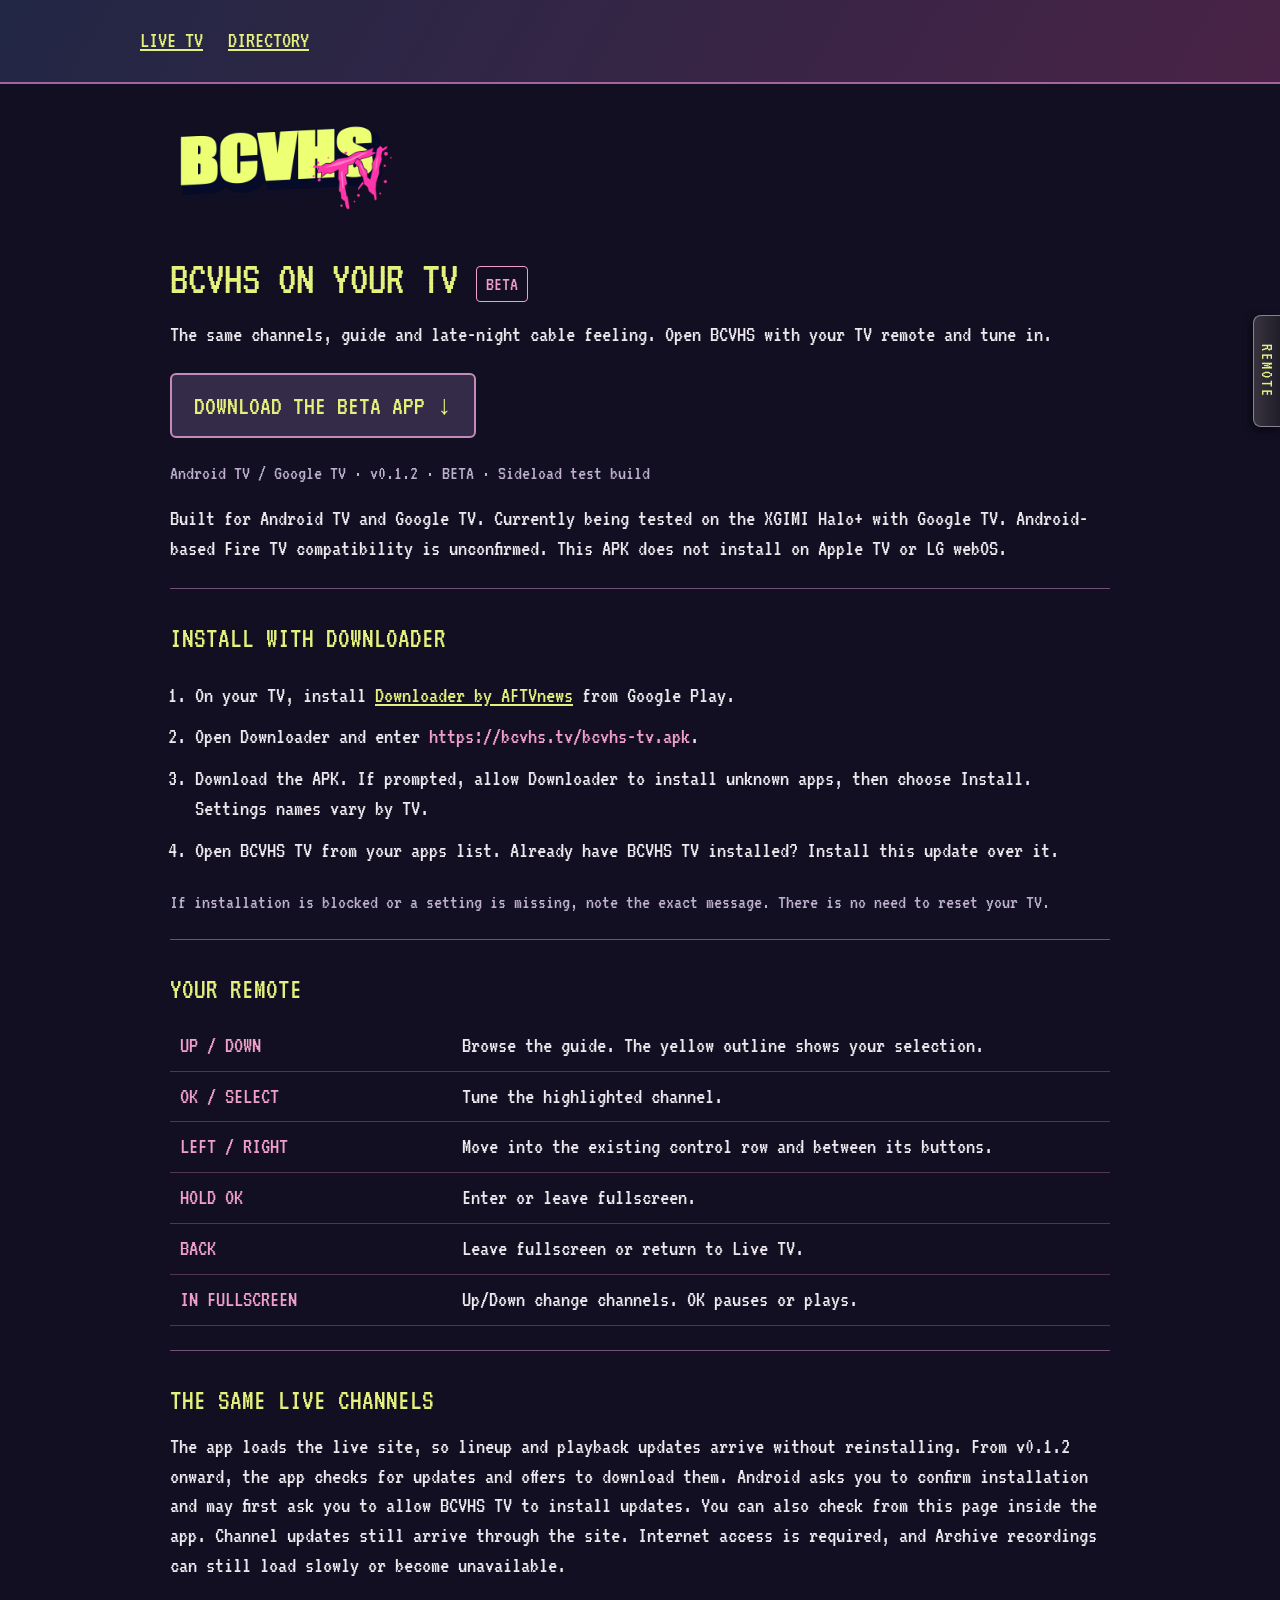
==== app/index.html @ 5e665dae "Add files via upload" ====
<!doctype html><html lang="en"><head><meta charset="utf-8"><meta name="viewport" content="width=device-width, initial-scale=1"><title>TV APP BETA · BCVHS TV</title><style>@font-face{font-family:Guide;src:url([data-uri]) format('truetype');font-display:swap}
*{box-sizing:border-box}body{margin:0;background:#110f21;color:#ece8ed;font:23px/1.3 Guide,monospace}a{color:#e4f17d}header{padding:26px max(24px,calc((100vw - 1000px)/2));background:linear-gradient(120deg,#212744,#492347);border-bottom:2px solid #a4649d}header nav{display:flex;gap:25px}main{max-width:1000px;padding:32px 30px 55px;margin:auto}.logo{display:block;width:240px;max-width:65%;height:auto;margin-bottom:20px}h1,h2,h3{font-weight:400;color:#e4f17d}h1{font-size:46px;margin:0 0 10px}h2{font-size:29px;margin:28px 0 12px}p{margin:10px 0 18px}.download{display:inline-block;padding:13px 22px;background:#342b48;border:2px solid #c28cb9;border-radius:6px;text-decoration:none;font-size:27px;margin:5px 0 12px}.beta{display:inline-block;vertical-align:middle;font-size:20px;padding:4px 9px;border:1px solid #f09fc9;color:#f09fc9;border-radius:4px}.meta{font-size:20px;color:#bdb0cd}.panel{border-top:1px solid #705176;margin-top:24px;padding-top:3px}li{margin-bottom:12px}ol,ul{padding-left:25px}table{width:100%;border-collapse:collapse}td{padding:10px;border-bottom:1px solid #50364f}td:first-child{width:30%;color:#f09fc9}code{font:inherit;color:#f09fc9;overflow-wrap:anywhere}footer{margin-top:30px;color:#bdb0cd;font-size:20px}a:focus-visible{outline:3px solid #eaff68;outline-offset:4px}@media(max-width:650px){body{font-size:21px}main{padding:26px 33px 40px 18px}header{padding:18px}h1{font-size:37px}.download{font-size:24px}td{padding:9px 6px}td:first-child{width:35%}}</style><link rel="stylesheet" href="/assets/remote-menu.css"><script src="/assets/remote-menu.js" defer></script></head><body><header><nav aria-label="Site"><a href="/">LIVE TV</a><a href="/directory/">DIRECTORY</a></nav></header><main><img class="logo" alt="BCVHS TV" src="[data-uri]"><h1>BCVHS ON YOUR TV <span class="beta">BETA</span></h1><p>The same channels, guide and late-night cable feeling. Open BCVHS with your TV remote and tune in.</p><a class="download" href="/bcvhs-tv.apk" download>DOWNLOAD THE BETA APP ↓</a><p class="meta">Android TV / Google TV · v0.1.2 · BETA · Sideload test build</p><p>Built for Android TV and Google TV. Currently being tested on the XGIMI Halo+ with Google TV. Android-based Fire TV compatibility is unconfirmed. This APK does not install on Apple TV or LG webOS.</p><section class="panel"><h2>INSTALL WITH DOWNLOADER</h2><ol><li>On your TV, install <a href="https://play.google.com/store/apps/details?id=com.esaba.downloader" target="_blank" rel="noopener">Downloader by AFTVnews</a> from Google Play.</li><li>Open Downloader and enter <code>https://bcvhs.tv/bcvhs-tv.apk</code>.</li><li>Download the APK. If prompted, allow Downloader to install unknown apps, then choose Install. Settings names vary by TV.</li><li>Open BCVHS TV from your apps list. Already have BCVHS TV installed? Install this update over it.</li></ol><p class="meta">If installation is blocked or a setting is missing, note the exact message. There is no need to reset your TV.</p></section><section class="panel"><h2>YOUR REMOTE</h2><table><tbody><tr><td>UP / DOWN</td><td>Browse the guide. The yellow outline shows your selection.</td></tr><tr><td>OK / SELECT</td><td>Tune the highlighted channel.</td></tr><tr><td>LEFT / RIGHT</td><td>Move into the existing control row and between its buttons.</td></tr><tr><td>HOLD OK</td><td>Enter or leave fullscreen.</td></tr><tr><td>BACK</td><td>Leave fullscreen or return to Live TV.</td></tr><tr><td>IN FULLSCREEN</td><td>Up/Down change channels. OK pauses or plays.</td></tr></tbody></table></section><section class="panel"><h2>THE SAME LIVE CHANNELS</h2><p>The app loads the live site, so lineup and playback updates arrive without reinstalling. From v0.1.2 onward, the app checks for updates and offers to download them. Android asks you to confirm installation and may first ask you to allow BCVHS TV to install updates. You can also check from this page inside the app. Channel updates still arrive through the site. Internet access is required, and Archive recordings can still load slowly or become unavailable.</p></section></main></body></html>
---- assets/remote-menu.css ----
#bcvhs-menu-tab{position:fixed;right:0;top:35%;z-index:40;width:27px;min-height:112px;padding:12px 3px;writing-mode:vertical-rl;letter-spacing:2px;font:18px Guide,monospace;background:linear-gradient(90deg,#38343f,#211e29);color:#e4f17d;border:1px solid #8a8294;border-right:0;border-radius:8px 0 0 8px;cursor:pointer;box-shadow:-2px 3px 8px #0008}
#bcvhs-menu{position:fixed;inset:50% 22px auto auto;transform:translateY(-50%);margin:0;max-height:calc(100dvh - 30px);overflow:auto;width:238px;padding:18px 21px 30px;border:1px solid #77717f;border-radius:42px 42px 53px 53px;background:linear-gradient(100deg,#47424d 0%,#302c37 12%,#25212c 60%,#1b1821 89%,#39343f 100%);color:#e9e5ed;box-shadow:inset 2px 2px 2px #ffffff23,inset -3px -3px 3px #0009,0 12px 28px #000b;font:22px/1.2 Guide,monospace}
#bcvhs-menu::backdrop{background:#05050b80}.remote-ir{width:75px;height:10px;margin:0 auto 19px;border-radius:8px;background:linear-gradient(#050407,#18151e);box-shadow:inset 0 1px 2px #000,0 1px #ffffff12}
#bcvhs-menu header{border:0;background:transparent;display:flex;align-items:center;justify-content:space-between;margin:0 0 25px;padding:0}
#bcvhs-menu h2{margin:0;color:#c0b6ca;font:21px Guide,monospace;letter-spacing:1px}
#bcvhs-menu button{display:grid;place-items:center;width:36px;height:36px;padding:0;border:1px solid #a96376;border-radius:50%;background:linear-gradient(#964b60,#682a40);color:#fbe5ed;box-shadow:0 3px #100b12,inset 0 1px #ffffff35;font:28px Guide,monospace;cursor:pointer}
#bcvhs-menu nav{display:grid;grid-template-columns:1fr 1fr;gap:20px 15px}
#bcvhs-menu nav a{display:flex;align-items:center;justify-content:center;min-width:0;min-height:48px;padding:10px 5px;border:1px solid #595360;border-radius:25px;text-decoration:none;background:linear-gradient(#504a58,#302b38);color:#f0ebf3;font:23px Guide,monospace;box-shadow:0 4px 0 #100d16,inset 0 1px 1px #ffffff35,0 5px 6px #0008;transition:background .1s}
#bcvhs-menu nav a.donate{color:#e4f17d}#bcvhs-menu nav a.tip{color:#f3a2cc}
#bcvhs-menu .remote-app-well{grid-column:1 / -1;display:flex;justify-content:center;margin:7px auto 3px;padding:13px;border:1px solid #1a1621;border-radius:50%;background:linear-gradient(#1b1722,#35303f);box-shadow:inset 0 2px 5px #0009,0 1px #ffffff19}
#bcvhs-menu nav a.app{width:90px;height:90px;border-radius:50%;padding:0;border:2px solid #9c8baf;background:linear-gradient(#524661,#30283e);color:#e4f17d;font-size:29px;box-shadow:0 5px #100c18,inset 0 2px 2px #ffffff28}
#bcvhs-menu nav a:active,#bcvhs-menu button:active{transform:translateY(2px);box-shadow:0 1px #100d16,inset 0 1px 3px #0008}
.remote-grip{height:37px;margin:30px 18px 0;opacity:.6;background:repeating-linear-gradient(to bottom,transparent 0,transparent 6px,#100c18 6px,#100c18 7px,#ffffff16 8px,transparent 9px);border-radius:12px}
#bcvhs-menu-tab:focus-visible,#bcvhs-menu :focus-visible{outline:3px solid #eaff68;outline-offset:4px}
@media(max-width:650px){#bcvhs-menu-tab{width:23px;min-height:96px;font-size:16px}#bcvhs-menu{right:14px}}@media(max-height:530px){#bcvhs-menu{padding:13px 21px 20px}.remote-ir{margin-bottom:10px}#bcvhs-menu header{margin-bottom:15px}#bcvhs-menu nav{row-gap:14px}.remote-grip{margin-top:18px;height:20px}}
@media(prefers-reduced-motion:no-preference){#bcvhs-menu[open]{animation:remote-in .18s ease-out}@keyframes remote-in{from{opacity:0;translate:22px 0}to{opacity:1;translate:0 0}}}

#bcvhs-menu nav a.info,#bcvhs-menu nav a.video{color:#e4f17d}#bcvhs-menu nav a.info svg{width:28px;height:28px}#bcvhs-menu nav a.video svg{width:32px;height:32px;image-rendering:pixelated}

#bcvhs-menu header{justify-content:flex-end}

#bcvhs-menu nav a.contact{grid-column:1/-1;justify-self:center;min-height:40px;width:65px;padding:8px;color:#cfc5dd}#bcvhs-menu nav a.contact svg{width:23px;height:23px}#bcvhs-menu:has(.contact) .remote-grip{margin-top:20px;height:26px}
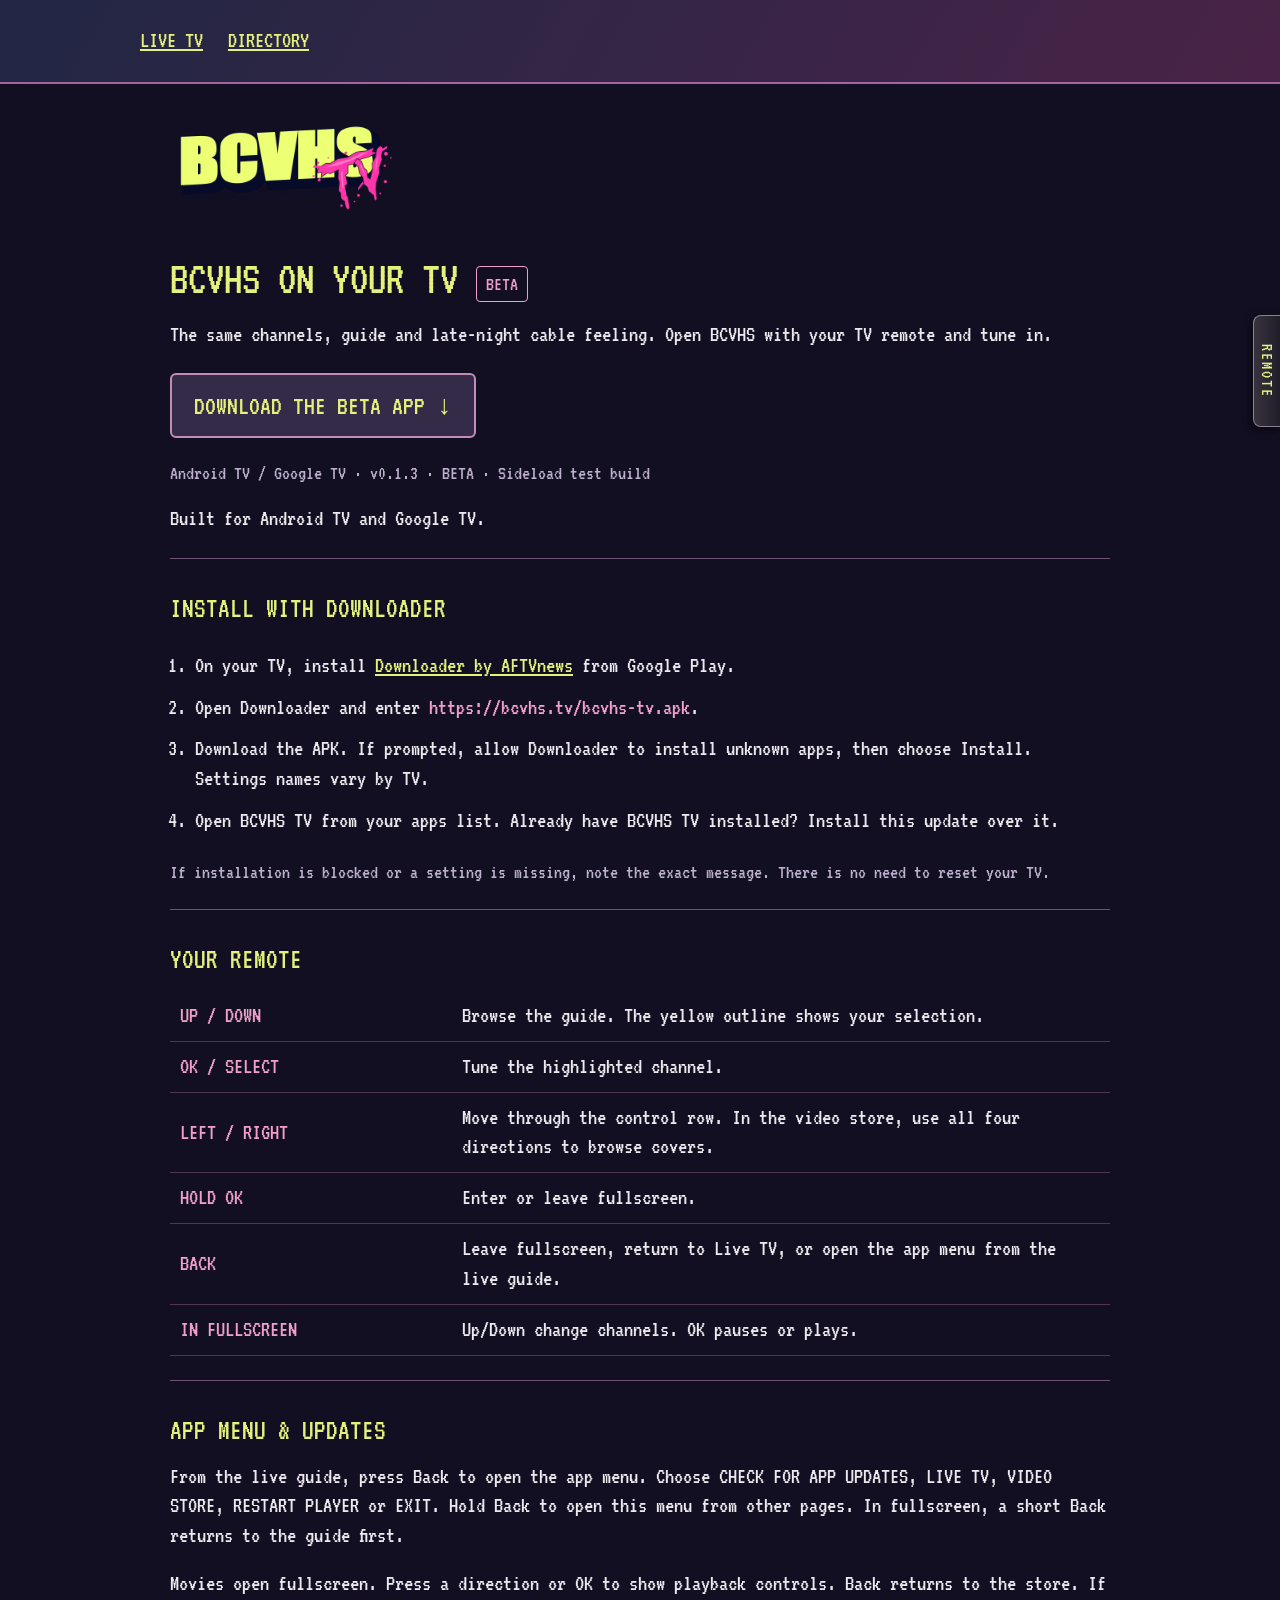
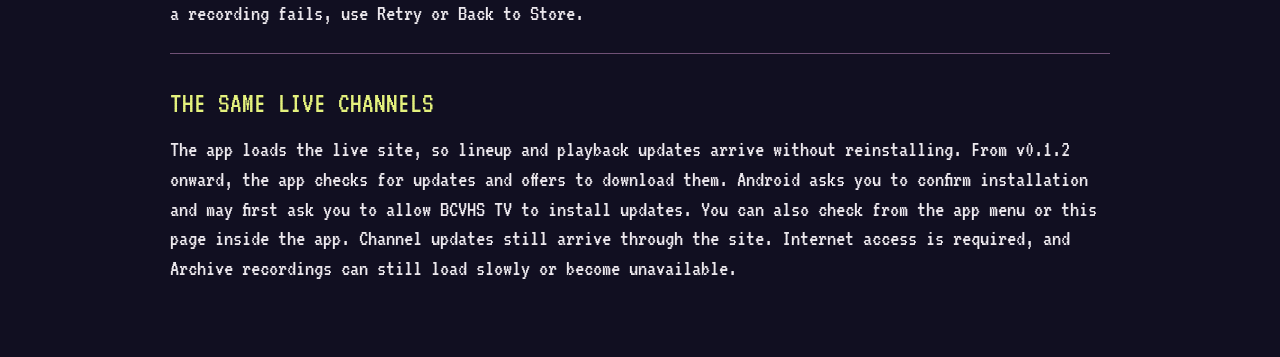
==== commit 0a59dc65: "Add files via upload" ====
--- a/app/index.html
+++ b/app/index.html
@@ -1,2 +1,2 @@
 <!doctype html><html lang="en"><head><meta charset="utf-8"><meta name="viewport" content="width=device-width, initial-scale=1"><title>TV APP BETA · BCVHS TV</title><style>@font-face{font-family:Guide;src:url([data-uri]) format('truetype');font-display:swap}
-*{box-sizing:border-box}body{margin:0;background:#110f21;color:#ece8ed;font:23px/1.3 Guide,monospace}a{color:#e4f17d}header{padding:26px max(24px,calc((100vw - 1000px)/2));background:linear-gradient(120deg,#212744,#492347);border-bottom:2px solid #a4649d}header nav{display:flex;gap:25px}main{max-width:1000px;padding:32px 30px 55px;margin:auto}.logo{display:block;width:240px;max-width:65%;height:auto;margin-bottom:20px}h1,h2,h3{font-weight:400;color:#e4f17d}h1{font-size:46px;margin:0 0 10px}h2{font-size:29px;margin:28px 0 12px}p{margin:10px 0 18px}.download{display:inline-block;padding:13px 22px;background:#342b48;border:2px solid #c28cb9;border-radius:6px;text-decoration:none;font-size:27px;margin:5px 0 12px}.beta{display:inline-block;vertical-align:middle;font-size:20px;padding:4px 9px;border:1px solid #f09fc9;color:#f09fc9;border-radius:4px}.meta{font-size:20px;color:#bdb0cd}.panel{border-top:1px solid #705176;margin-top:24px;padding-top:3px}li{margin-bottom:12px}ol,ul{padding-left:25px}table{width:100%;border-collapse:collapse}td{padding:10px;border-bottom:1px solid #50364f}td:first-child{width:30%;color:#f09fc9}code{font:inherit;color:#f09fc9;overflow-wrap:anywhere}footer{margin-top:30px;color:#bdb0cd;font-size:20px}a:focus-visible{outline:3px solid #eaff68;outline-offset:4px}@media(max-width:650px){body{font-size:21px}main{padding:26px 33px 40px 18px}header{padding:18px}h1{font-size:37px}.download{font-size:24px}td{padding:9px 6px}td:first-child{width:35%}}</style><link rel="stylesheet" href="/assets/remote-menu.css"><script src="/assets/remote-menu.js" defer></script></head><body><header><nav aria-label="Site"><a href="/">LIVE TV</a><a href="/directory/">DIRECTORY</a></nav></header><main><img class="logo" alt="BCVHS TV" src="[data-uri]